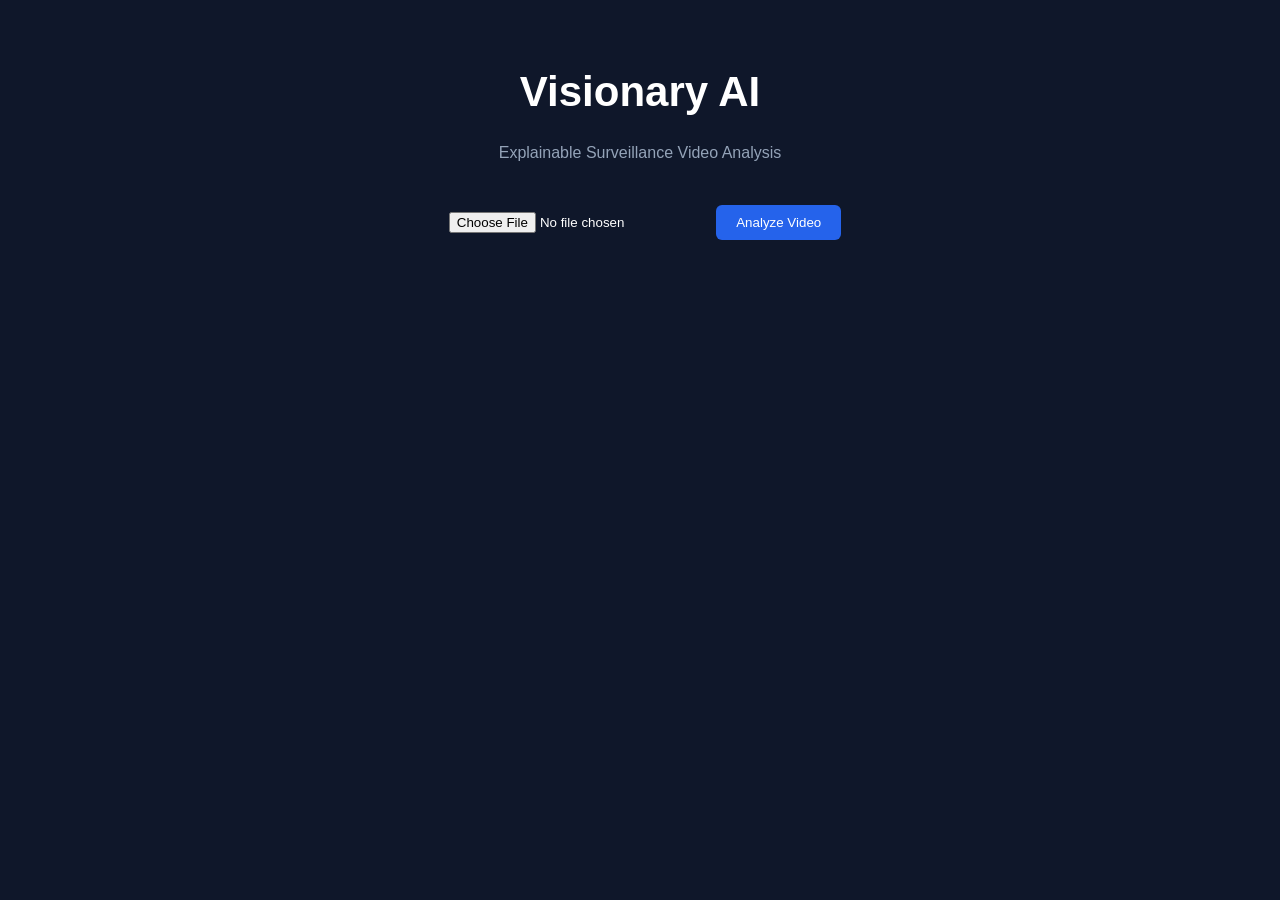
==== templates/index.html @ cf5cd39d "Changed file structure" ====
<!DOCTYPE html>
<html>
<head>
    <title>Visionary - Explainable Surveillance AI</title>
    <link rel="stylesheet" href="/static/styles.css">
</head>
<body>

    <div class="container">

        <h1>Visionary AI</h1>
        <p class="subtitle">Explainable Surveillance Video Analysis</p>

        <form id="uploadForm">
            <input type="file" id="videoInput" accept="video/*" required>
            <button type="submit">Analyze Video</button>
        </form>

        <div id="loading" class="hidden">
            Processing video... Please wait ⏳
        </div>

        <div id="results" class="hidden">

            <h2>Analysis Results</h2>

            <div class="card">
                <h3>Action Recognition</h3>
                <p><strong>Action:</strong> <span id="actionLabel"></span></p>
                <p><strong>Confidence:</strong> <span id="actionConfidence"></span>%</p>
            </div>

            <div class="card">
                <h3>Anomaly Detection</h3>
                <p id="anomalyResult"></p>
            </div>

            <div class="card">
                <h3>Generated Caption</h3>
                <p id="captionText"></p>
            </div>

            <div class="card">
                <h3>Grad-CAM Explanation</h3>
                <video id="gradcamVideo" controls width="600"></video>
            </div>

            <div class="card">
                <h3>Activation Map</h3>
                <video id="activationVideo" controls width="600"></video>
            </div>

        </div>

    </div>

<script>
document.getElementById("uploadForm").addEventListener("submit", async function(e) {

    e.preventDefault();

    const fileInput = document.getElementById("videoInput");
    const file = fileInput.files[0];

    if (!file) return;

    const formData = new FormData();
    formData.append("video", file);

    document.getElementById("loading").classList.remove("hidden");
    document.getElementById("results").classList.add("hidden");

    const response = await fetch("/api/analyze", {
        method: "POST",
        body: formData
    });

    const data = await response.json();

    document.getElementById("loading").classList.add("hidden");
    document.getElementById("results").classList.remove("hidden");

    document.getElementById("actionLabel").innerText = data.action.label;
    document.getElementById("actionConfidence").innerText = (data.action.confidence * 100).toFixed(2);
    if (data.anomaly && data.anomaly.score !== null) {
        document.getElementById("anomalyResult").innerText =
            "Score: " + data.anomaly.score.toFixed(4) +
            " | Status: " + data.anomaly.status;
    } else {
        document.getElementById("anomalyResult").innerText = "No anomaly data available";
    }
        document.getElementById("captionText").innerText = data.caption;

    document.getElementById("gradcamVideo").src = data.outputs.gradcam_video;
    document.getElementById("activationVideo").src = data.outputs.activation_video;
});
</script>

</body>
</html>
---- static/styles.css ----
body {
    font-family: Arial, sans-serif;
    background-color: #0f172a;
    color: #ffffff;
    margin: 0;
    padding: 0;
}

.container {
    width: 80%;
    margin: auto;
    padding: 40px;
}

h1 {
    text-align: center;
    font-size: 42px;
}

.subtitle {
    text-align: center;
    color: #94a3b8;
    margin-bottom: 40px;
}

form {
    text-align: center;
    margin-bottom: 30px;
}

input[type="file"] {
    padding: 10px;
}

button {
    padding: 10px 20px;
    background-color: #2563eb;
    color: white;
    border: none;
    cursor: pointer;
    border-radius: 6px;
}

button:hover {
    background-color: #1d4ed8;
}

.card {
    background-color: #1e293b;
    padding: 20px;
    margin-bottom: 20px;
    border-radius: 10px;
}

.hidden {
    display: none;
}

video {
    border-radius: 10px;
    margin-top: 10px;
}
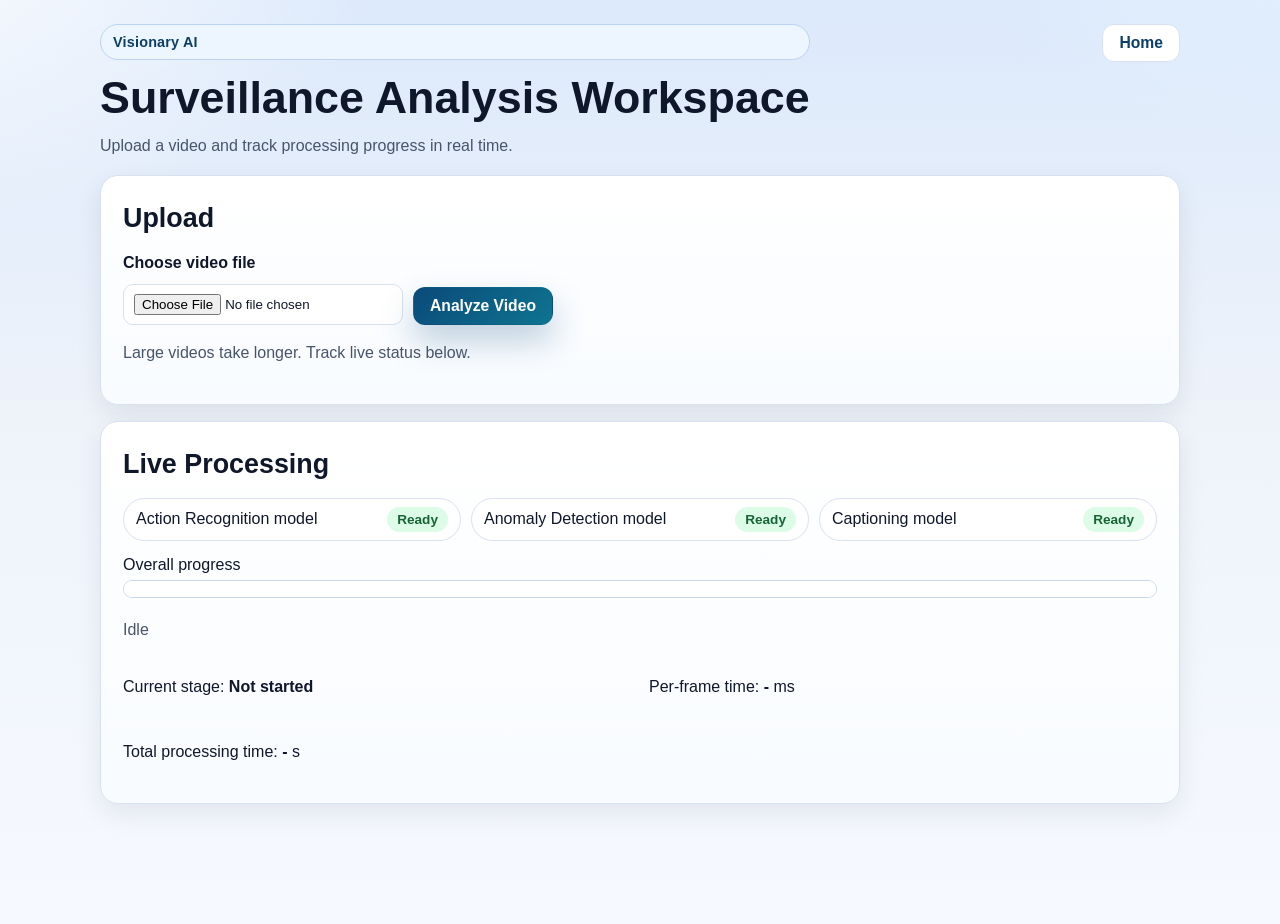
==== commit 6334f408: "Made a huge ton of changes in the UI - Added a home page - Changed colours for the website to   ligh" ====
--- a/templates/index.html
+++ b/templates/index.html
@@ -1,100 +1,107 @@
 <!DOCTYPE html>
-<html>
+<html lang="en">
 <head>
-    <title>Visionary - Explainable Surveillance AI</title>
+    <meta charset="UTF-8">
+    <meta name="viewport" content="width=device-width, initial-scale=1.0">
+    <title>Visionary AI - Surveillance Analysis</title>
     <link rel="stylesheet" href="/static/styles.css">
 </head>
-<body>
+<body class="analysis-page">
+    <div class="page-shell">
+        <header class="page-header">
+            <div class="page-header-left">
+                <span class="brand-chip">Visionary AI</span>
+                <h1>Surveillance Analysis Workspace</h1>
+                <p class="subtitle">Upload a video and track processing progress in real time.</p>
+            </div>
+            <a class="btn btn-secondary" href="/">Home</a>
+        </header>
 
-    <div class="container">
+        <main id="mainContent" class="analysis-stack">
+            <section class="panel">
+                <h2>Upload</h2>
+                <form id="uploadForm" aria-label="Upload video for analysis">
+                    <label for="videoInput">Choose video file</label>
+                    <input id="videoInput" type="file" accept="video/*" required aria-describedby="uploadHelp">
+                    <button id="analyzeBtn" class="btn btn-primary" type="submit">Analyze Video</button>
+                </form>
+                <p id="uploadHelp" class="muted">Large videos take longer. Track live status below.</p>
+            </section>
 
-        <h1>Visionary AI</h1>
-        <p class="subtitle">Explainable Surveillance Video Analysis</p>
+            <section class="panel">
+                <h2>Live Processing</h2>
 
-        <form id="uploadForm">
-            <input type="file" id="videoInput" accept="video/*" required>
-            <button type="submit">Analyze Video</button>
-        </form>
+                <div class="model-grid" aria-label="Model status">
+                    <div class="model-pill">
+                        <span>Action Recognition model</span>
+                        <span id="statusActionModel" class="status ready">Ready</span>
+                    </div>
+                    <div class="model-pill">
+                        <span>Anomaly Detection model</span>
+                        <span id="statusAnomalyModel" class="status ready">Ready</span>
+                    </div>
+                    <div class="model-pill">
+                        <span>Captioning model</span>
+                        <span id="statusCaptionModel" class="status ready">Ready</span>
+                    </div>
+                </div>
 
-        <div id="loading" class="hidden">
-            Processing video... Please wait ⏳
-        </div>
+                <label for="globalProgress">Overall progress</label>
+                <progress id="globalProgress" max="100" value="0" aria-label="Pipeline progress"></progress>
+                <p id="progressText" class="muted" aria-live="polite">Idle</p>
 
-        <div id="results" class="hidden">
+                <div class="stats-grid">
+                    <p>Current stage: <strong id="currentStage">Not started</strong></p>
+                    <p>Per-frame time: <strong id="perFrameMs">-</strong> ms</p>
+                    <p>Total processing time: <strong id="processingTime">-</strong> s</p>
+                </div>
+            </section>
 
-            <h2>Analysis Results</h2>
+            <section id="resultsSection" class="hidden">
+                <div class="panel">
+                    <h2>Action Recognition</h2>
+                    <p>Action label: <strong id="actionLabel">-</strong></p>
+                    <p>Confidence: <span id="actionConfidenceBadge" class="badge">-</span></p>
+                </div>
 
-            <div class="card">
-                <h3>Action Recognition</h3>
-                <p><strong>Action:</strong> <span id="actionLabel"></span></p>
-                <p><strong>Confidence:</strong> <span id="actionConfidence"></span>%</p>
-            </div>
+                <div class="panel">
+                    <h2>Anomaly Detection</h2>
+                    <p>Max score: <strong id="maxScore">-</strong></p>
+                    <p>Mean score: <strong id="meanScore">-</strong></p>
+                </div>
 
-            <div class="card">
-                <h3>Anomaly Detection</h3>
-                <p id="anomalyResult"></p>
-            </div>
+                <div class="panel">
+                    <h2>Caption</h2>
+                    <p id="captionText">-</p>
+                </div>
 
-            <div class="card">
-                <h3>Generated Caption</h3>
-                <p id="captionText"></p>
-            </div>
+                <div class="panel">
+                    <h2>Alerts</h2>
+                    <ul id="alertsList" class="clean-list"></ul>
+                </div>
 
-            <div class="card">
-                <h3>Grad-CAM Explanation</h3>
-                <video id="gradcamVideo" controls width="600"></video>
-            </div>
+                <div class="panel">
+                    <h2>Timeline</h2>
+                    <ul id="timelineList" class="clean-list"></ul>
+                </div>
 
-            <div class="card">
-                <h3>Activation Map</h3>
-                <video id="activationVideo" controls width="600"></video>
-            </div>
-
-        </div>
-
+                <div class="panel">
+                    <h2>Explainability Videos</h2>
+                    <div class="video-grid">
+                        <div>
+                            <h3>Grad-CAM</h3>
+                            <video id="gradcamVideo" controls preload="metadata"></video>
+                        </div>
+                        <div>
+                            <h3>Activation Maps</h3>
+                            <video id="activationVideo" controls preload="metadata"></video>
+                        </div>
+                    </div>
+                </div>
+            </section>
+        </main>
     </div>
 
-<script>
-document.getElementById("uploadForm").addEventListener("submit", async function(e) {
-
-    e.preventDefault();
-
-    const fileInput = document.getElementById("videoInput");
-    const file = fileInput.files[0];
-
-    if (!file) return;
-
-    const formData = new FormData();
-    formData.append("video", file);
-
-    document.getElementById("loading").classList.remove("hidden");
-    document.getElementById("results").classList.add("hidden");
-
-    const response = await fetch("/api/analyze", {
-        method: "POST",
-        body: formData
-    });
-
-    const data = await response.json();
-
-    document.getElementById("loading").classList.add("hidden");
-    document.getElementById("results").classList.remove("hidden");
-
-    document.getElementById("actionLabel").innerText = data.action.label;
-    document.getElementById("actionConfidence").innerText = (data.action.confidence * 100).toFixed(2);
-    if (data.anomaly && data.anomaly.score !== null) {
-        document.getElementById("anomalyResult").innerText =
-            "Score: " + data.anomaly.score.toFixed(4) +
-            " | Status: " + data.anomaly.status;
-    } else {
-        document.getElementById("anomalyResult").innerText = "No anomaly data available";
-    }
-        document.getElementById("captionText").innerText = data.caption;
-
-    document.getElementById("gradcamVideo").src = data.outputs.gradcam_video;
-    document.getElementById("activationVideo").src = data.outputs.activation_video;
-});
-</script>
-
+    <script src="/static/app.js"></script>
 </body>
-</html>
+</html>
--- a/static/styles.css
+++ b/static/styles.css
@@ -1,62 +1,381 @@
+:root {
+    --bg-0: #eef3fa;
+    --bg-1: #dce9fb;
+    --ink: #0f172a;
+    --ink-soft: #475569;
+    --surface: #ffffff;
+    --surface-2: #f8fbff;
+    --line: #d8e1f0;
+
+    --brand: #0b4a7a;
+    --brand-2: #0e7490;
+    --brand-ink: #ffffff;
+
+    --ok: #166534;
+    --warn: #9a3412;
+    --danger: #b91c1c;
+
+    --shadow-soft: 0 10px 26px rgba(15, 23, 42, 0.08);
+    --shadow-strong: 0 16px 32px rgba(11, 74, 122, 0.25);
+}
+
+* {
+    box-sizing: border-box;
+}
+
+html,
 body {
-    font-family: Arial, sans-serif;
-    background-color: #0f172a;
-    color: #ffffff;
     margin: 0;
     padding: 0;
 }
 
-.container {
-    width: 80%;
-    margin: auto;
-    padding: 40px;
+body {
+    min-height: 100vh;
+    color: var(--ink);
+    font-family: Bahnschrift, "Segoe UI", "Noto Sans", "Helvetica Neue", Arial, sans-serif;
+    font-size: 16px;
+    line-height: 1.55;
+    background:
+        radial-gradient(900px 550px at -10% -10%, #ffffff 0%, transparent 60%),
+        radial-gradient(900px 600px at 110% -20%, #e6f6ff 0%, transparent 58%),
+        linear-gradient(180deg, var(--bg-1) 0%, var(--bg-0) 45%, #f6f9ff 100%);
+}
+
+a {
+    color: inherit;
+    text-decoration: none;
+}
+
+.page-shell {
+    width: min(1080px, calc(100% - 2.5rem));
+    margin: 24px auto 56px;
+}
+
+.brand-chip {
+    display: inline-block;
+    border: 1px solid #b9d3f2;
+    background: #edf6ff;
+    color: #0d3f66;
+    border-radius: 999px;
+    padding: 6px 12px;
+    font-weight: 700;
+    letter-spacing: 0.2px;
+    font-size: 0.9rem;
 }
 
 h1 {
+    margin: 10px 0 8px;
+    line-height: 1.15;
+    font-size: clamp(2rem, 3.5vw, 3rem);
+}
+
+h2 {
+    margin: 0 0 12px;
+    font-size: clamp(1.35rem, 2.1vw, 1.8rem);
+}
+
+h3 {
+    margin: 0 0 10px;
+    font-size: 1.15rem;
+}
+
+.subtitle {
+    margin: 0;
+    color: var(--ink-soft);
+    max-width: 72ch;
+}
+
+.muted {
+    color: var(--ink-soft);
+}
+
+.panel {
+    background: linear-gradient(180deg, var(--surface) 0%, var(--surface-2) 100%);
+    border: 1px solid var(--line);
+    border-radius: 18px;
+    padding: 22px;
+    box-shadow: var(--shadow-soft);
+}
+
+.hero-header {
     text-align: center;
-    font-size: 42px;
-}
-
-.subtitle {
+    border: 1px solid #b8d2ef;
+    border-radius: 22px;
+    padding: 30px 24px;
+    background:
+        radial-gradient(900px 360px at 20% -30%, rgba(14, 116, 144, 0.2) 0%, transparent 55%),
+        radial-gradient(900px 380px at 100% -30%, rgba(11, 74, 122, 0.2) 0%, transparent 58%),
+        linear-gradient(145deg, #ffffff 0%, #edf7ff 100%);
+    box-shadow: var(--shadow-soft);
+}
+
+.hero-actions {
+    margin-top: 20px;
+    display: flex;
+    justify-content: center;
+    gap: 10px;
+    flex-wrap: wrap;
+}
+
+.page-header {
+    display: flex;
+    gap: 16px;
+    align-items: flex-start;
+    justify-content: space-between;
+    margin-bottom: 16px;
+}
+
+.page-header-left {
+    display: grid;
+    gap: 2px;
+}
+
+.btn {
+    appearance: none;
+    display: inline-flex;
+    align-items: center;
+    justify-content: center;
+    gap: 8px;
+    border-radius: 12px;
+    border: 1px solid transparent;
+    padding: 10px 16px;
+    font-size: 0.98rem;
+    font-weight: 700;
+    line-height: 1;
+    cursor: pointer;
+    transition: transform 0.16s ease, box-shadow 0.2s ease, background-color 0.2s ease;
+}
+
+.btn-primary {
+    background: linear-gradient(135deg, var(--brand) 0%, var(--brand-2) 100%);
+    color: var(--brand-ink);
+    box-shadow: var(--shadow-strong);
+}
+
+.btn-primary:hover {
+    transform: translateY(-1px);
+    box-shadow: 0 18px 34px rgba(11, 74, 122, 0.3);
+}
+
+.btn-secondary {
+    background: #ffffff;
+    border-color: var(--line);
+    color: #0b3f6b;
+}
+
+.btn-secondary:hover {
+    transform: translateY(-1px);
+    box-shadow: 0 10px 20px rgba(15, 23, 42, 0.12);
+    background: #f8fbff;
+}
+
+button.btn:disabled {
+    opacity: 0.65;
+    cursor: not-allowed;
+    transform: none;
+    box-shadow: none;
+}
+
+button:focus-visible,
+input:focus-visible,
+a:focus-visible {
+    outline: 3px solid #1d4ed8;
+    outline-offset: 2px;
+}
+
+.panel-overview {
+    margin-top: 16px;
     text-align: center;
-    color: #94a3b8;
-    margin-bottom: 40px;
-}
-
-form {
-    text-align: center;
-    margin-bottom: 30px;
-}
-
-input[type="file"] {
-    padding: 10px;
-}
-
-button {
-    padding: 10px 20px;
-    background-color: #2563eb;
-    color: white;
-    border: none;
-    cursor: pointer;
-    border-radius: 6px;
-}
-
-button:hover {
-    background-color: #1d4ed8;
-}
-
-.card {
-    background-color: #1e293b;
-    padding: 20px;
-    margin-bottom: 20px;
+}
+
+.project-description {
+    margin: 8px auto 0;
+    max-width: 70ch;
+    color: #1f2937;
+}
+
+.feature-grid {
+    margin-top: 16px;
+    display: grid;
+    grid-template-columns: repeat(3, minmax(0, 1fr));
+    gap: 16px;
+}
+
+.feature-card p {
+    margin: 0;
+    color: var(--ink-soft);
+}
+
+.analysis-stack {
+    display: grid;
+    gap: 16px;
+}
+
+#uploadForm {
+    display: flex;
+    flex-wrap: wrap;
+    gap: 10px;
+    align-items: flex-end;
+}
+
+#uploadForm label {
+    width: 100%;
+    margin-bottom: -2px;
+    font-weight: 600;
+}
+
+#videoInput {
+    background: #ffffff;
+    border: 1px solid var(--line);
     border-radius: 10px;
+    padding: 9px 10px;
+    min-width: 280px;
+    max-width: 100%;
+}
+
+.model-grid {
+    display: grid;
+    grid-template-columns: repeat(3, minmax(210px, 1fr));
+    gap: 10px;
+    margin-bottom: 12px;
+}
+
+.model-pill {
+    border: 1px solid var(--line);
+    background: #ffffff;
+    border-radius: 999px;
+    padding: 8px 12px;
+    display: flex;
+    justify-content: space-between;
+    align-items: center;
+    gap: 10px;
+    min-height: 42px;
+}
+
+.status {
+    display: inline-block;
+    border-radius: 999px;
+    padding: 2px 10px;
+    font-size: 0.85rem;
+    font-weight: 700;
+}
+
+.status.ready {
+    background: #dcfce7;
+    color: var(--ok);
+}
+
+.status.loading {
+    background: #ffedd5;
+    color: var(--warn);
+}
+
+.status.error {
+    background: #fee2e2;
+    color: var(--danger);
+}
+
+progress {
+    width: 100%;
+    height: 18px;
+    border: 1px solid #c8d9ee;
+    border-radius: 999px;
+    overflow: hidden;
+    background: #ffffff;
+}
+
+progress::-webkit-progress-bar {
+    background: #ffffff;
+}
+
+progress::-webkit-progress-value {
+    background: linear-gradient(90deg, #0e7490 0%, #0b4a7a 100%);
+}
+
+progress::-moz-progress-bar {
+    background: linear-gradient(90deg, #0e7490 0%, #0b4a7a 100%);
+}
+
+.stats-grid {
+    margin-top: 10px;
+    display: grid;
+    grid-template-columns: repeat(2, minmax(220px, 1fr));
+    gap: 8px 18px;
+}
+
+#resultsSection {
+    display: grid;
+    gap: 16px;
 }
 
 .hidden {
-    display: none;
+    display: none !important;
+}
+
+.badge {
+    display: inline-block;
+    border-radius: 999px;
+    padding: 4px 10px;
+    font-weight: 700;
+}
+
+.badge.green {
+    background: #dcfce7;
+    color: var(--ok);
+}
+
+.badge.orange {
+    background: #ffedd5;
+    color: var(--warn);
+}
+
+.badge.red {
+    background: #fee2e2;
+    color: var(--danger);
+}
+
+.clean-list {
+    margin: 0;
+    padding-left: 18px;
+}
+
+.video-grid {
+    display: grid;
+    grid-template-columns: repeat(2, minmax(240px, 1fr));
+    gap: 12px;
 }
 
 video {
-    border-radius: 10px;
-    margin-top: 10px;
-}
+    width: 100%;
+    border-radius: 12px;
+    border: 1px solid var(--line);
+    background: #000;
+}
+
+@media (max-width: 980px) {
+    .page-shell {
+        width: min(1080px, calc(100% - 1.5rem));
+        margin-top: 16px;
+    }
+
+    .page-header {
+        flex-direction: column;
+        align-items: stretch;
+    }
+
+    .feature-grid {
+        grid-template-columns: 1fr;
+    }
+
+    .model-grid {
+        grid-template-columns: 1fr;
+    }
+
+    .stats-grid {
+        grid-template-columns: 1fr;
+    }
+
+    .video-grid {
+        grid-template-columns: 1fr;
+    }
+}
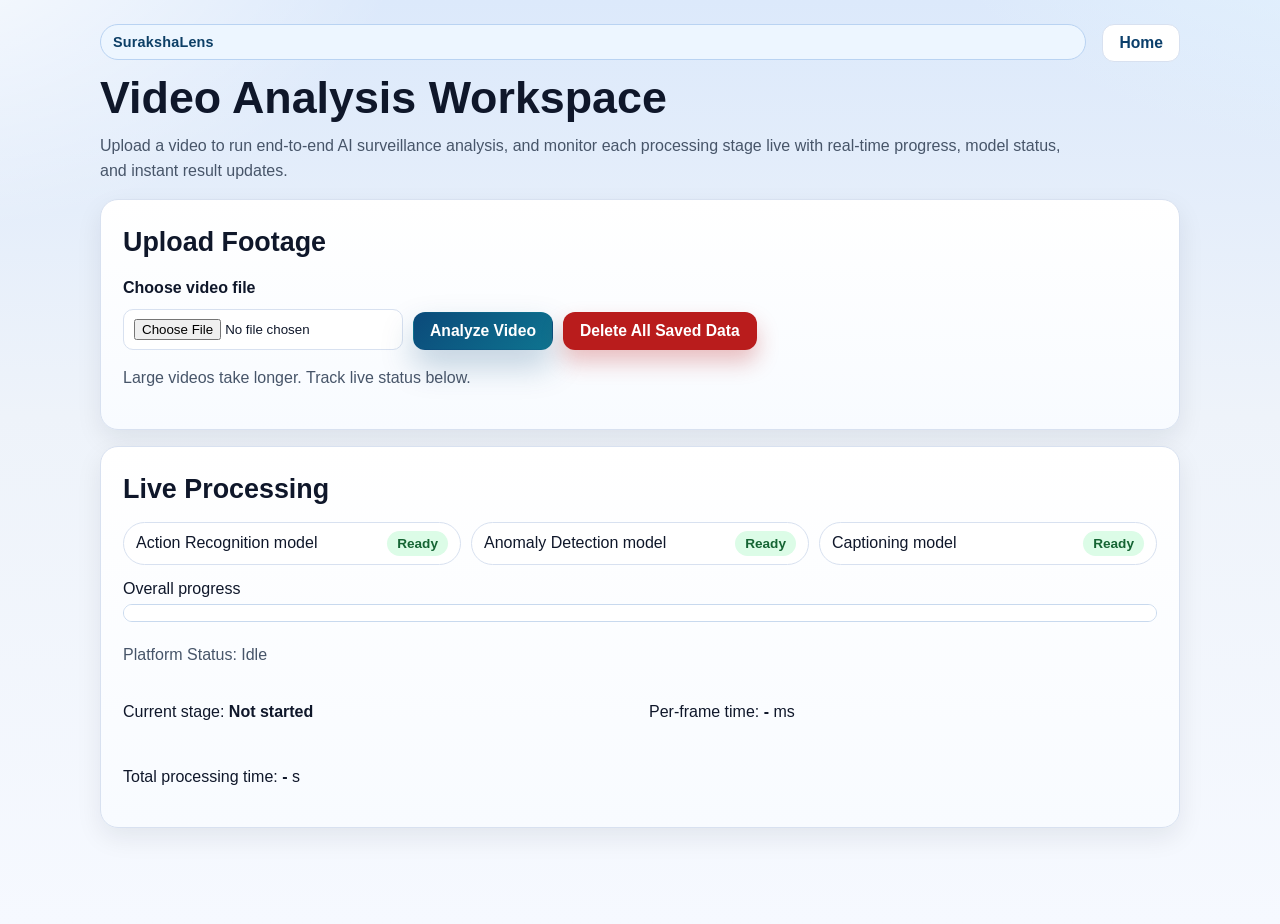
==== commit 2abaa7db: "Changed the ui and added a delete saved data option Co-authored-by: AayJayTee <AayJayTee@users.norep" ====
--- a/templates/index.html
+++ b/templates/index.html
@@ -10,20 +10,21 @@
     <div class="page-shell">
         <header class="page-header">
             <div class="page-header-left">
-                <span class="brand-chip">Visionary AI</span>
-                <h1>Surveillance Analysis Workspace</h1>
-                <p class="subtitle">Upload a video and track processing progress in real time.</p>
+                <span class="brand-chip">SurakshaLens</span>
+                <h1>Video Analysis Workspace</h1>
+                <p class="subtitle">Upload a video to run end-to-end AI surveillance analysis, and monitor each processing stage live with real-time progress, model status, and instant result updates.</p>
             </div>
             <a class="btn btn-secondary" href="/">Home</a>
         </header>
 
         <main id="mainContent" class="analysis-stack">
             <section class="panel">
-                <h2>Upload</h2>
+                <h2>Upload Footage</h2>
                 <form id="uploadForm" aria-label="Upload video for analysis">
                     <label for="videoInput">Choose video file</label>
                     <input id="videoInput" type="file" accept="video/*" required aria-describedby="uploadHelp">
                     <button id="analyzeBtn" class="btn btn-primary" type="submit">Analyze Video</button>
+                    <button id="deleteAllBtn" class="btn btn-danger" type="button">Delete All Saved Data</button>
                 </form>
                 <p id="uploadHelp" class="muted">Large videos take longer. Track live status below.</p>
             </section>
@@ -48,7 +49,7 @@
 
                 <label for="globalProgress">Overall progress</label>
                 <progress id="globalProgress" max="100" value="0" aria-label="Pipeline progress"></progress>
-                <p id="progressText" class="muted" aria-live="polite">Idle</p>
+                <p id="progressText" class="muted" aria-live="polite">Platform Status: Idle</p>
 
                 <div class="stats-grid">
                     <p>Current stage: <strong id="currentStage">Not started</strong></p>
--- a/static/styles.css
+++ b/static/styles.css
@@ -82,7 +82,7 @@
 .subtitle {
     margin: 0;
     color: var(--ink-soft);
-    max-width: 72ch;
+    max-width: none;
 }
 
 .muted {
@@ -169,6 +169,23 @@
     background: #f8fbff;
 }
 
+.btn-danger {
+    background: #b91c1c;
+    color: #ffffff;
+    box-shadow: 0 12px 22px rgba(185, 28, 28, 0.28);
+}
+.btn-danger:hover {
+    transform: translateY(-1px);
+    box-shadow: 0 16px 28px rgba(185, 28, 28, 0.35);
+}
+
+.btn-danger:disabled {
+    opacity: 0.45;
+    filter: saturate(0.35);
+    cursor: not-allowed;
+    box-shadow: none;
+}
+
 button.btn:disabled {
     opacity: 0.65;
     cursor: not-allowed;
